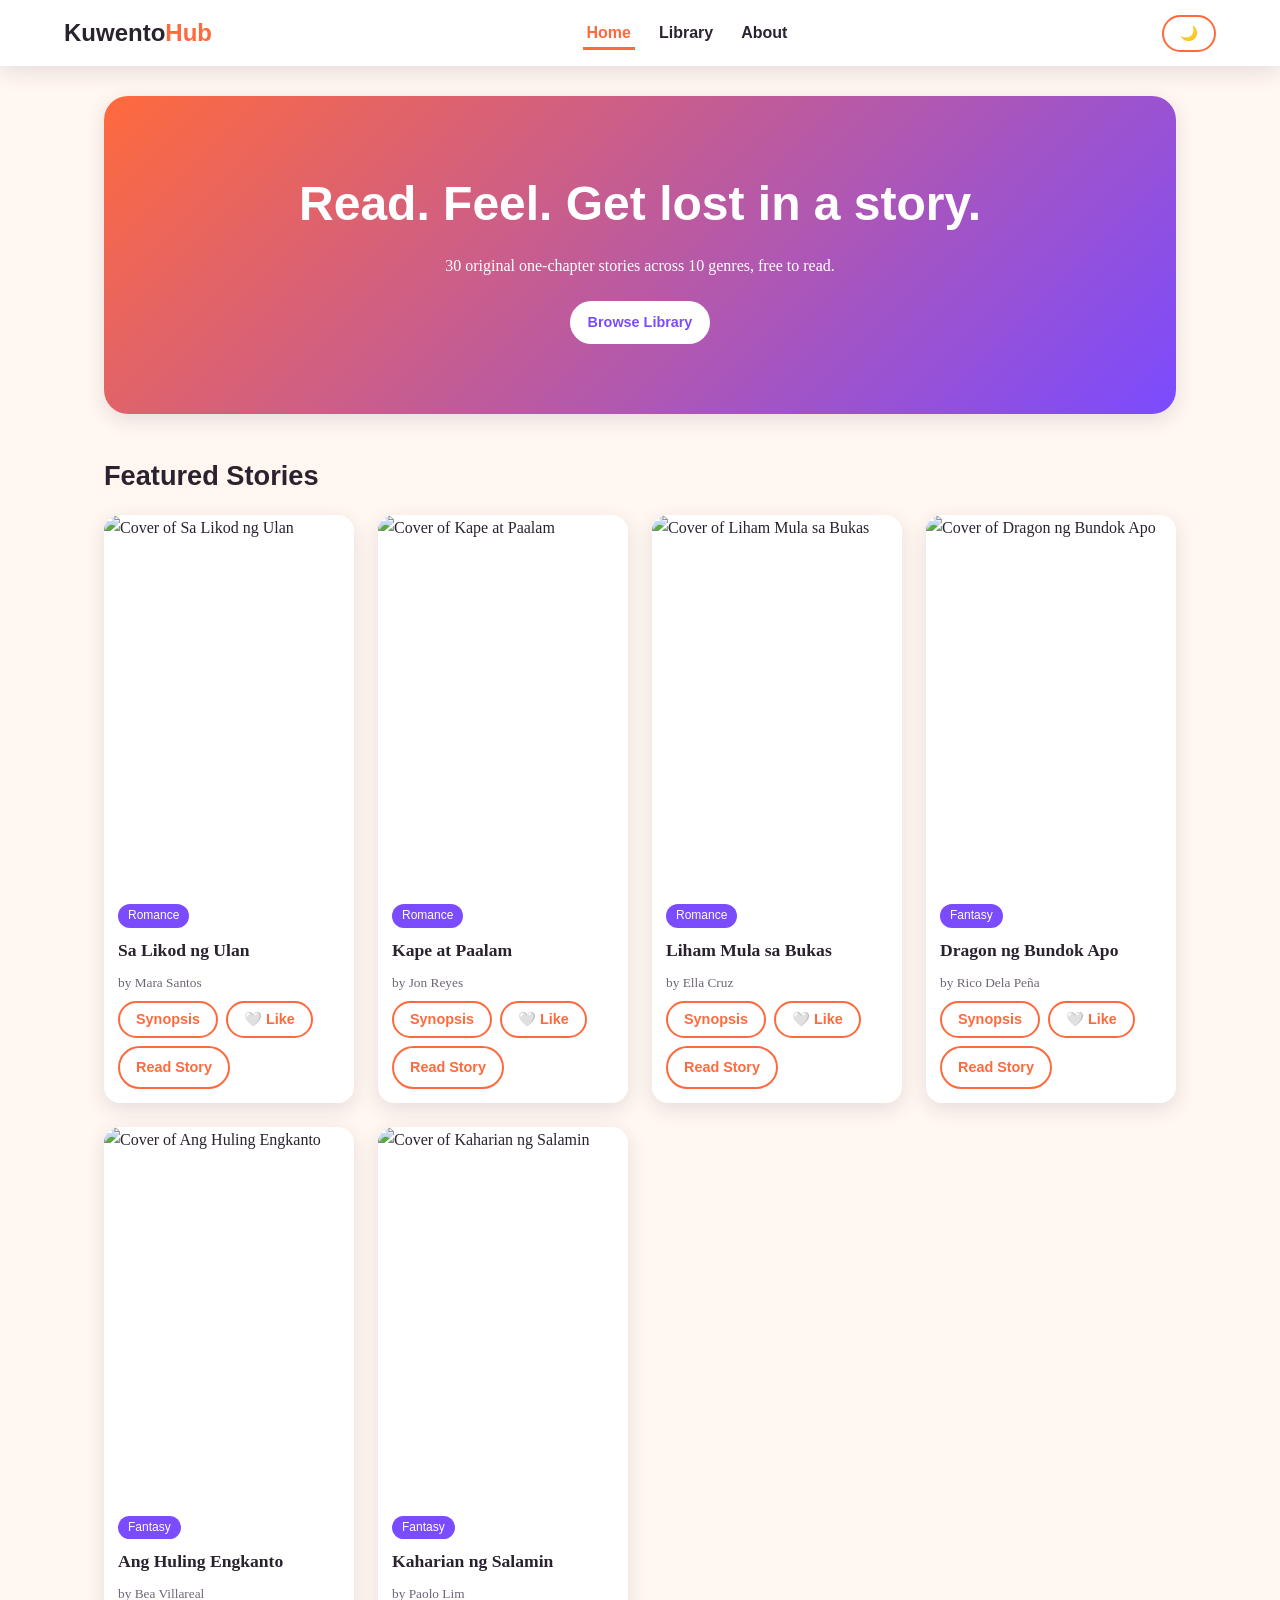
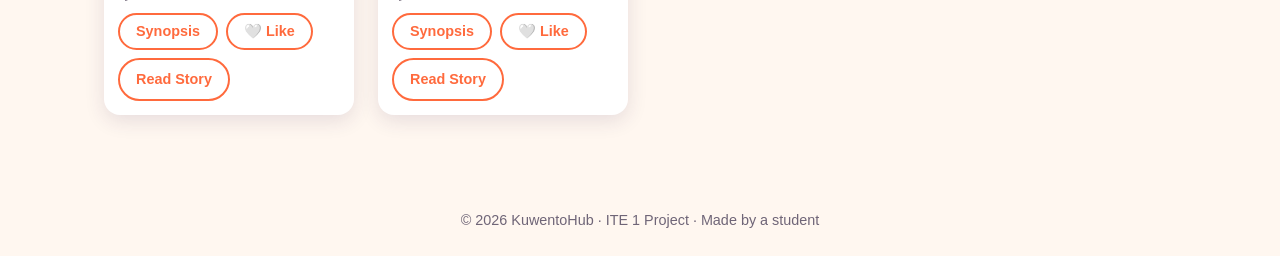
==== index.html @ 3bcb35d6 "Add files via upload" ====
<!DOCTYPE html>
<html lang="en"><head><meta charset="UTF-8"><meta name="viewport" content="width=device-width, initial-scale=1.0"><title>Home | KuwentoHub</title><link rel="stylesheet" href="style.css"></head>
<body data-page="home"><div id="progress"></div>
<header class="site-header"><a class="logo" href="index.html">Kuwento<span>Hub</span></a><nav><ul><li><a href="index.html">Home</a></li><li><a href="library.html">Library</a></li><li><a href="about.html">About</a></li></ul></nav><button id="themeBtn" class="btn" aria-label="Toggle dark mode">🌙</button></header>
<main>
<section class="hero"><h1>Read. Feel. Get lost in a story.</h1><p>30 original one-chapter stories across 10 genres, free to read.</p><a class="btn primary" href="library.html">Browse Library</a></section>
<section><h2>Featured Stories</h2><div id="grid" class="grid" data-limit="6"></div></section>
</main>
<footer><p>© 2026 KuwentoHub · ITE 1 Project · Made by a student</p></footer>
<script src="script.js"></script></body></html>
---- style.css ----
:root{--bg:#fff7f0;--card:#fff;--text:#2b2230;--muted:#6f6577;--accent:#ff6a3d;--accent2:#7b4bff;--shadow:0 6px 20px rgba(60,30,80,.12)}
body.dark{--bg:#17131c;--card:#241e2d;--text:#f2ecf7;--muted:#b3a8bd;--shadow:0 6px 20px rgba(0,0,0,.5)}
*{box-sizing:border-box;margin:0;padding:0}
body{font-family:Georgia,'Times New Roman',serif;background:var(--bg);color:var(--text);line-height:1.6;transition:background .3s}
h1,h2,.logo,.btn,nav a{font-family:'Segoe UI',Arial,sans-serif}
#progress{position:fixed;top:0;left:0;height:4px;width:0;background:var(--accent);z-index:99}
.site-header{display:flex;justify-content:space-between;align-items:center;flex-wrap:wrap;gap:10px;padding:14px 5%;background:var(--card);box-shadow:var(--shadow);position:sticky;top:0;z-index:50}
.logo{font-size:1.5rem;font-weight:800;text-decoration:none;color:var(--text)}.logo span{color:var(--accent)}
nav ul{display:flex;gap:20px;list-style:none}
nav a{text-decoration:none;color:var(--text);font-weight:600;padding:6px 4px;border-bottom:3px solid transparent}
nav a:hover,nav a.active{border-color:var(--accent);color:var(--accent)}
main{padding:30px 5%;max-width:1200px;margin:auto}
section{margin-bottom:40px}h2{margin-bottom:18px;font-size:1.7rem}
.hero{text-align:center;padding:70px 20px;border-radius:24px;color:#fff;background:linear-gradient(135deg,var(--accent),var(--accent2));box-shadow:var(--shadow)}
.hero h1{font-size:clamp(1.8rem,5vw,3rem);margin-bottom:10px}.hero p{margin-bottom:22px}
.btn{display:inline-block;border:2px solid var(--accent);background:transparent;color:var(--accent);padding:8px 16px;border-radius:30px;font-weight:700;cursor:pointer;text-decoration:none;font-size:.9rem;transition:.2s}
.btn:hover{background:var(--accent);color:#fff;transform:translateY(-2px)}
.btn.primary{background:#fff;color:var(--accent2);border-color:#fff}
.btn.liked{background:var(--accent);color:#fff}
.tools{display:flex;flex-wrap:wrap;gap:12px;margin-bottom:22px}
.tools input,.tools select{padding:10px 14px;border-radius:12px;border:2px solid var(--muted);background:var(--card);color:var(--text);font-size:1rem;flex:1;min-width:180px}
.grid{display:grid;grid-template-columns:repeat(auto-fill,minmax(220px,1fr));gap:24px}
.card{background:var(--card);border-radius:16px;overflow:hidden;box-shadow:var(--shadow);display:flex;flex-direction:column;transition:.25s}
.card:hover{transform:translateY(-8px) scale(1.02)}
.card img{width:100%;aspect-ratio:2/3;object-fit:cover;display:block}
.card .info{padding:14px;display:flex;flex-direction:column;gap:8px;flex:1}
.card h3{font-size:1.1rem}.card small{color:var(--muted)}
.badge{align-self:flex-start;background:var(--accent2);color:#fff;font-size:.75rem;padding:2px 10px;border-radius:20px;font-family:Arial,sans-serif}
.syn{display:none;font-size:.9rem;color:var(--muted)}.syn.show{display:block}
.actions{display:flex;gap:8px;flex-wrap:wrap;margin-top:auto}
.reader{max-width:760px;margin:auto;background:var(--card);padding:30px;border-radius:20px;box-shadow:var(--shadow)}
.reader .covers{display:flex;gap:16px;flex-wrap:wrap;margin-bottom:20px}
.reader .covers img{flex:1;min-width:140px;max-width:100%;height:auto;border-radius:12px;object-fit:cover}
.reader .covers img:first-child{max-width:200px}
.reader h1{font-size:2rem}.reader .meta{color:var(--muted);margin-bottom:16px}
.reader h2{margin-top:24px;color:var(--accent)}
.reader .text{font-size:1.2rem;line-height:1.9;margin:14px 0 24px;background:var(--bg);padding:20px;border-left:5px solid var(--accent);border-radius:8px}
.about article{background:var(--card);padding:24px;border-radius:16px;box-shadow:var(--shadow);max-width:700px}.about p{margin-bottom:12px}
footer{text-align:center;padding:24px;color:var(--muted);font-family:Arial,sans-serif;font-size:.9rem}
@media(max-width:600px){.grid{grid-template-columns:repeat(2,1fr);gap:14px}.site-header{justify-content:center}.reader{padding:18px}}
@media(max-width:380px){.grid{grid-template-columns:1fr}}
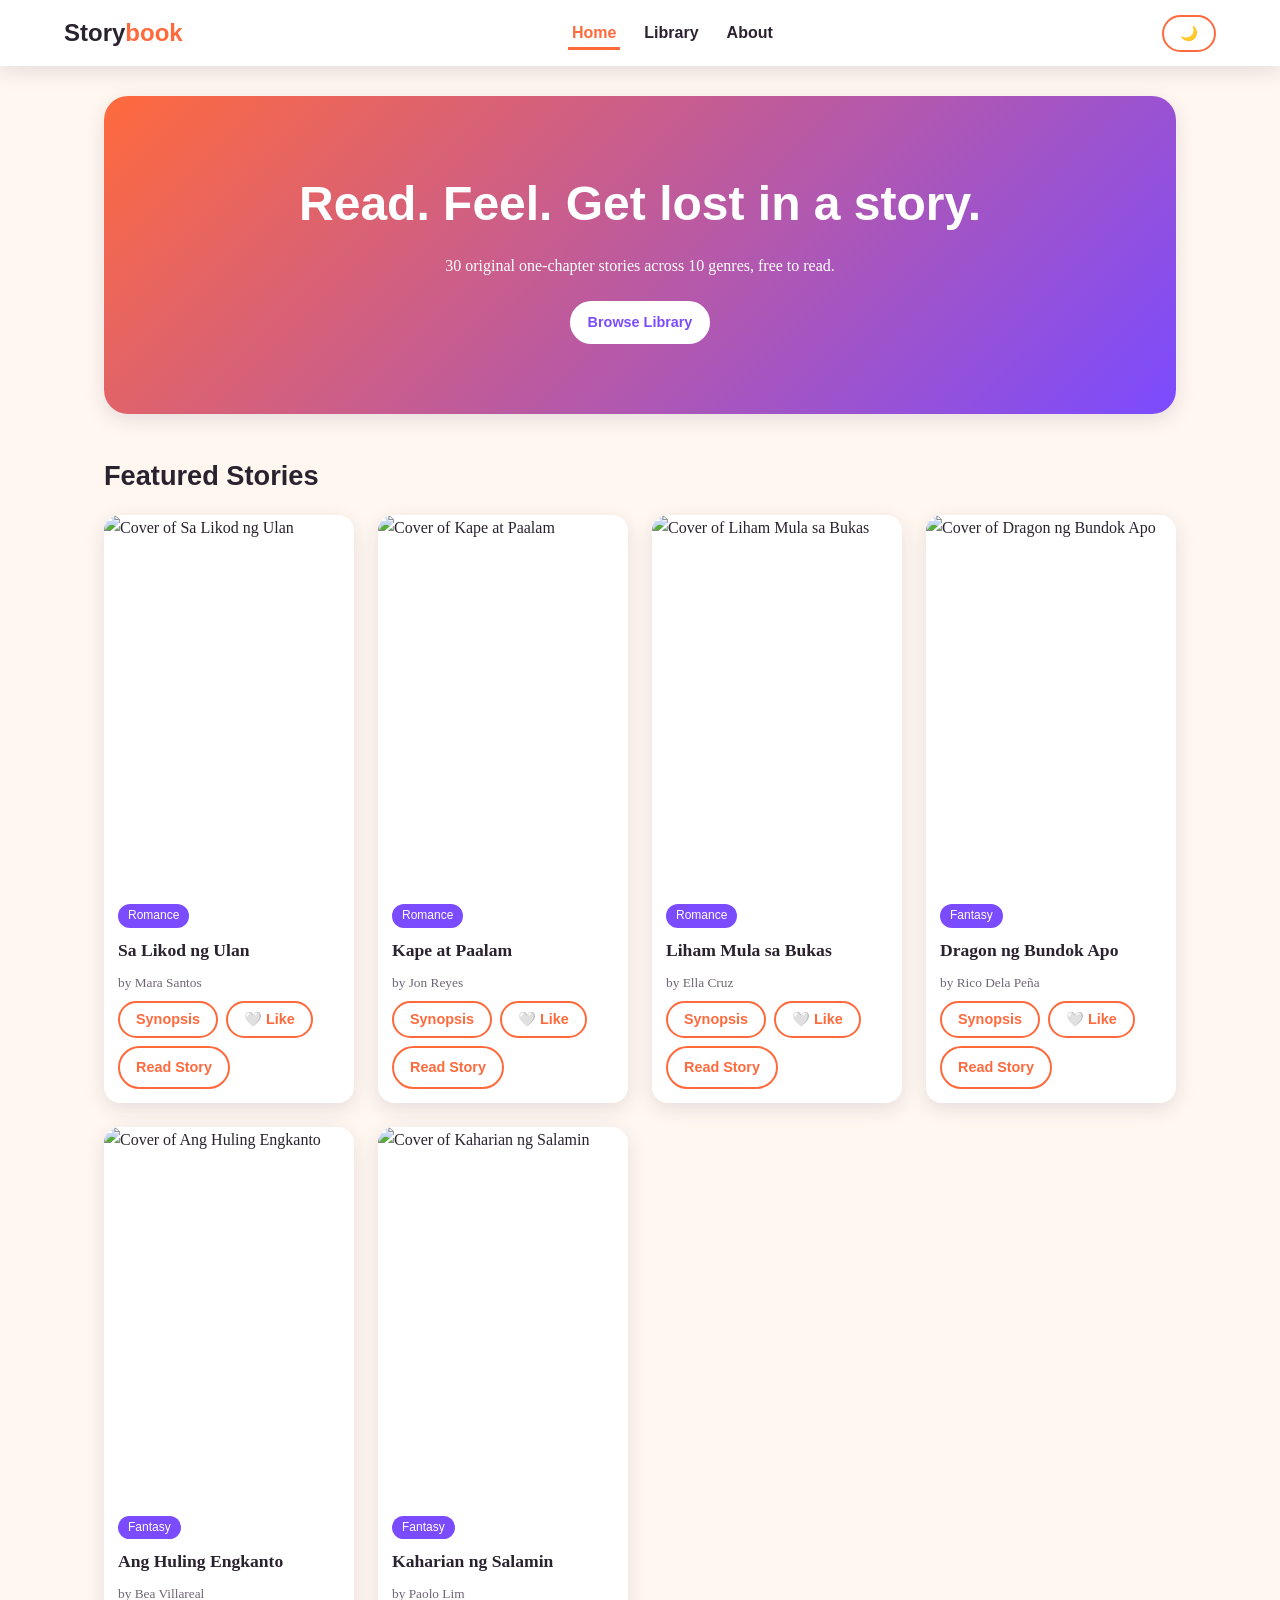
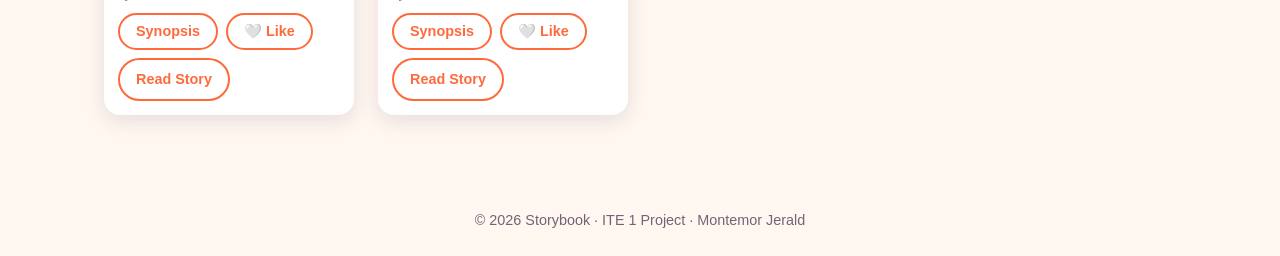
==== commit 74a06164: "Change site name from KuwentoHub to Storybook" ====
--- a/index.html
+++ b/index.html
@@ -1,10 +1,10 @@
 <!DOCTYPE html>
-<html lang="en"><head><meta charset="UTF-8"><meta name="viewport" content="width=device-width, initial-scale=1.0"><title>Home | KuwentoHub</title><link rel="stylesheet" href="style.css"></head>
+<html lang="en"><head><meta charset="UTF-8"><meta name="viewport" content="width=device-width, initial-scale=1.0"><title>Home | Storybook</title><link rel="stylesheet" href="style.css"></head>
 <body data-page="home"><div id="progress"></div>
-<header class="site-header"><a class="logo" href="index.html">Kuwento<span>Hub</span></a><nav><ul><li><a href="index.html">Home</a></li><li><a href="library.html">Library</a></li><li><a href="about.html">About</a></li></ul></nav><button id="themeBtn" class="btn" aria-label="Toggle dark mode">🌙</button></header>
+<header class="site-header"><a class="logo" href="index.html">Story<span>book</span></a><nav><ul><li><a href="index.html">Home</a></li><li><a href="library.html">Library</a></li><li><a href="about.html">About</a></li></ul></nav><button id="themeBtn" class="btn" aria-label="Toggle dark mode">🌙</button></header>
 <main>
 <section class="hero"><h1>Read. Feel. Get lost in a story.</h1><p>30 original one-chapter stories across 10 genres, free to read.</p><a class="btn primary" href="library.html">Browse Library</a></section>
 <section><h2>Featured Stories</h2><div id="grid" class="grid" data-limit="6"></div></section>
 </main>
-<footer><p>© 2026 KuwentoHub · ITE 1 Project · Made by a student</p></footer>
+<footer><p>© 2026 Storybook · ITE 1 Project · Montemor Jerald</p></footer>
 <script src="script.js"></script></body></html>
